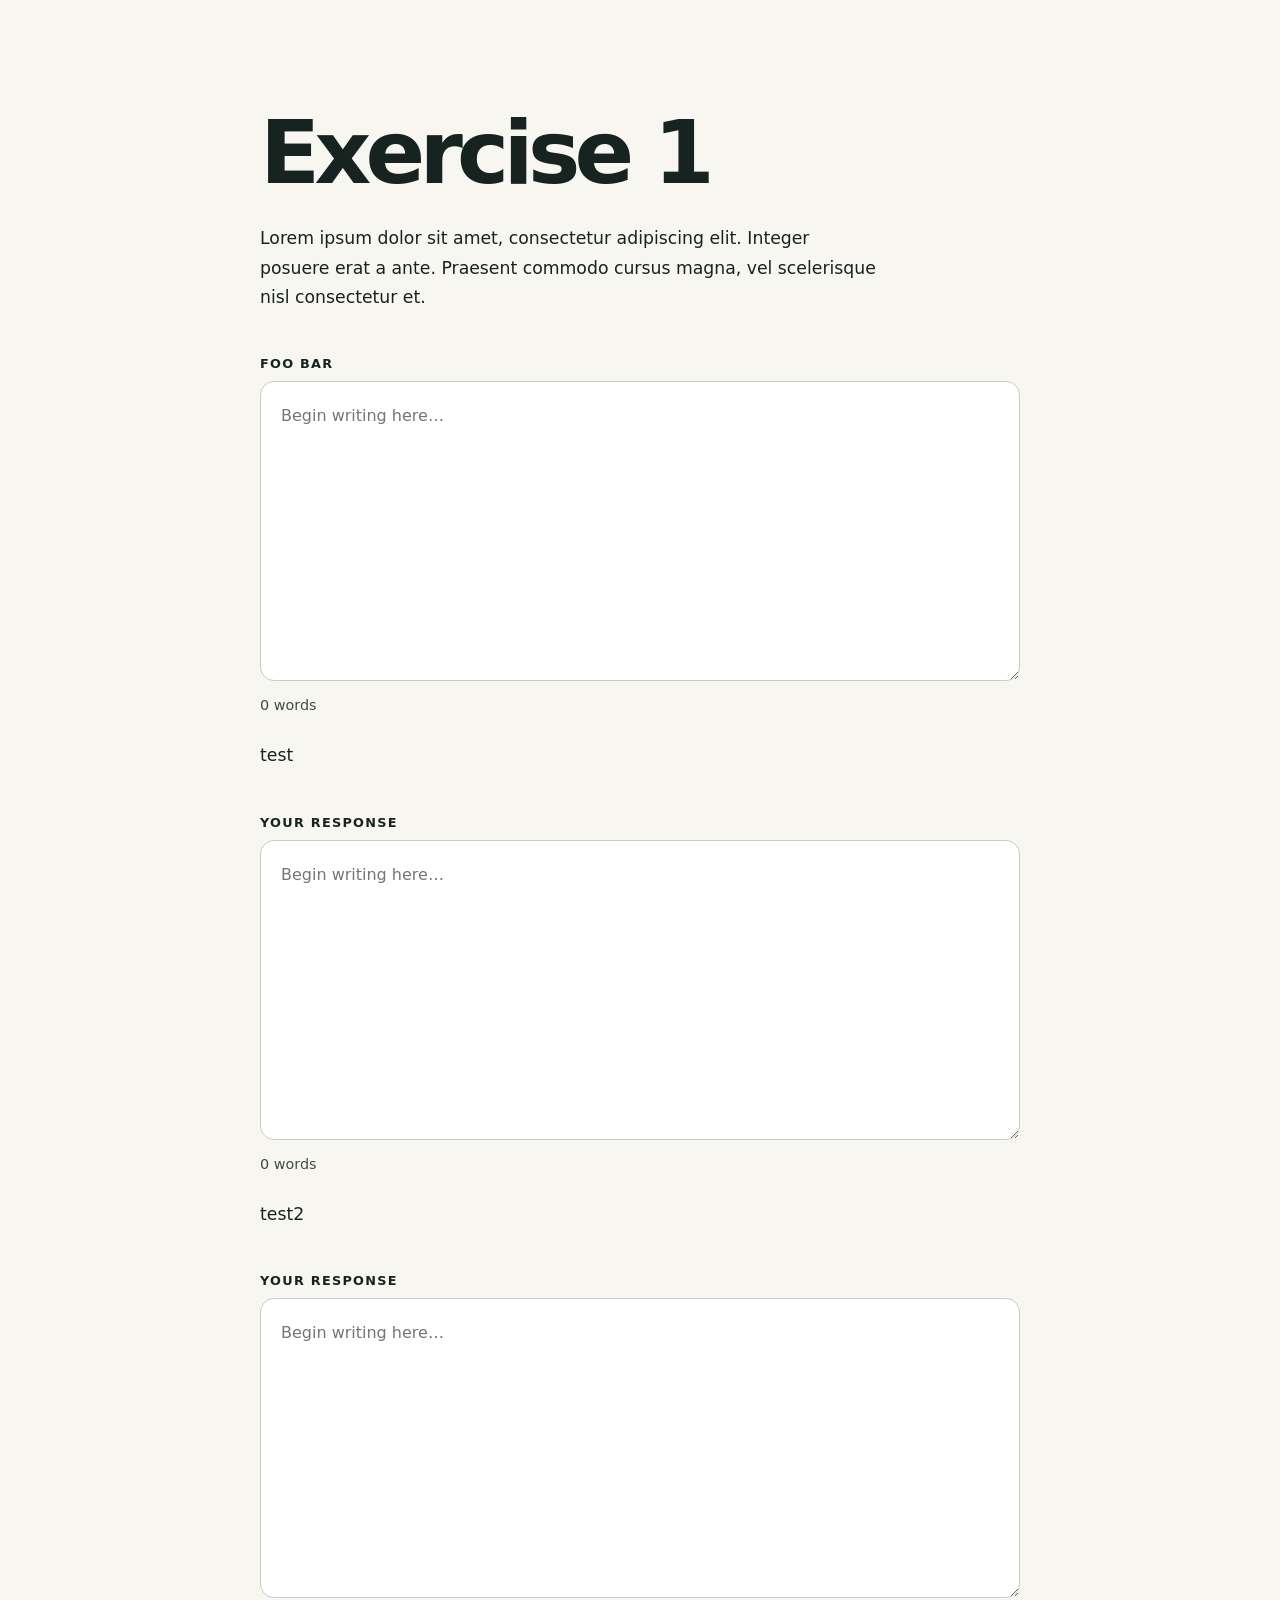
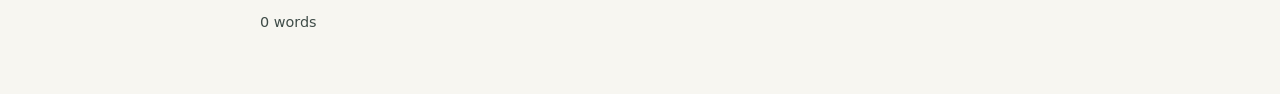
==== exercise-1.html @ 3d3fc960 "Set up markdown exercise site" ====
<!doctype html>
<html lang="en">
<head>
  <meta charset="UTF-8" />
  <meta name="viewport" content="width=device-width, initial-scale=1.0" />
  <title>Exercise 1 · Communication Exercises</title>
  <link rel="stylesheet" href="styles.css" />
</head>
<body>
  <main class="shell">
    <h1>Exercise 1</h1>
<p class="prompt">Lorem ipsum dolor sit amet, consectetur adipiscing elit. Integer posuere erat a ante. Praesent commodo cursus magna, vel scelerisque nisl consectetur et.</p>
<label for="response"> foo bar</label><textarea id="response" data-word-counter placeholder="Begin writing here…"></textarea><p class="counter" aria-live="polite"><span data-count>0</span> words</p>
<p class="prompt">test</p>
<label for="response">Your response</label><textarea id="response" data-word-counter placeholder="Begin writing here…"></textarea><p class="counter" aria-live="polite"><span data-count>0</span> words</p>
<p class="prompt">test2</p>
<label for="response">Your response</label><textarea id="response" data-word-counter placeholder="Begin writing here…"></textarea><p class="counter" aria-live="polite"><span data-count>0</span> words</p>
  </main>
  <script src="script.js"></script>
</body>
</html>
---- styles.css ----
:root { --ink:#172321; --muted:#3f4c48; --paper:#f7f6f1; --accent:#d9efdf; --line:#c5cdc7; }
* { box-sizing:border-box; }
body { margin:0; min-height:100vh; color:var(--ink); background:var(--paper); font-family:Inter, ui-sans-serif, system-ui, -apple-system, BlinkMacSystemFont, "Segoe UI", sans-serif; }
.shell { width:min(100% - 40px, 760px); margin:0 auto; padding:clamp(48px, 10vw, 110px) 0 64px; }
.shell--home { max-width:960px; }
.eyebrow { margin:0 0 20px; color:#4d8760; font-size:.76rem; font-weight:800; letter-spacing:.14em; text-transform:uppercase; }
h1 { max-width:700px; margin:0; font-size:clamp(2.5rem, 7vw, 5.5rem); line-height:.98; letter-spacing:-.065em; }
.intro, .prompt { max-width:620px; color:var(--ink); font-size:1.08rem; line-height:1.7; }
.intro { margin:28px 0 54px; }
.exercise-grid { display:grid; grid-template-columns:repeat(3, 1fr); gap:16px; }
.exercise-card { min-height:190px; padding:24px; display:flex; flex-direction:column; justify-content:space-between; color:var(--ink); background:var(--accent); border-radius:18px; text-decoration:none; transition:transform .2s ease, box-shadow .2s ease; }
.exercise-card:hover, .exercise-card:focus-visible { transform:translateY(-4px); box-shadow:0 12px 28px #b6cdbd66; }
.exercise-card span { font-size:.8rem; font-weight:800; }
.exercise-card strong { font-size:1.3rem; }
.exercise-card small { color:#56705d; }
.back-link { display:inline-block; margin-bottom:64px; color:var(--muted); text-decoration:none; }
.back-link:hover { color:var(--ink); }
.prompt { margin:28px 0 44px; }
label { display:block; margin-bottom:10px; font-size:.8rem; font-weight:800; letter-spacing:.1em; text-transform:uppercase; }
textarea { width:100%; min-height:300px; padding:20px; resize:vertical; color:var(--ink); background:#fff; border:1px solid var(--line); border-radius:14px; outline:none; font:inherit; font-size:1rem; line-height:1.7; }
textarea:focus { border-color:#75a882; box-shadow:0 0 0 4px #d9efdf; }
.counter { margin:12px 0 0; color:var(--muted); font-size:.9rem; }
@media (max-width:640px) { .shell { width:min(100% - 32px, 760px); padding-top:40px; } .exercise-grid { grid-template-columns:1fr; } .exercise-card { min-height:125px; } .back-link { margin-bottom:48px; } }
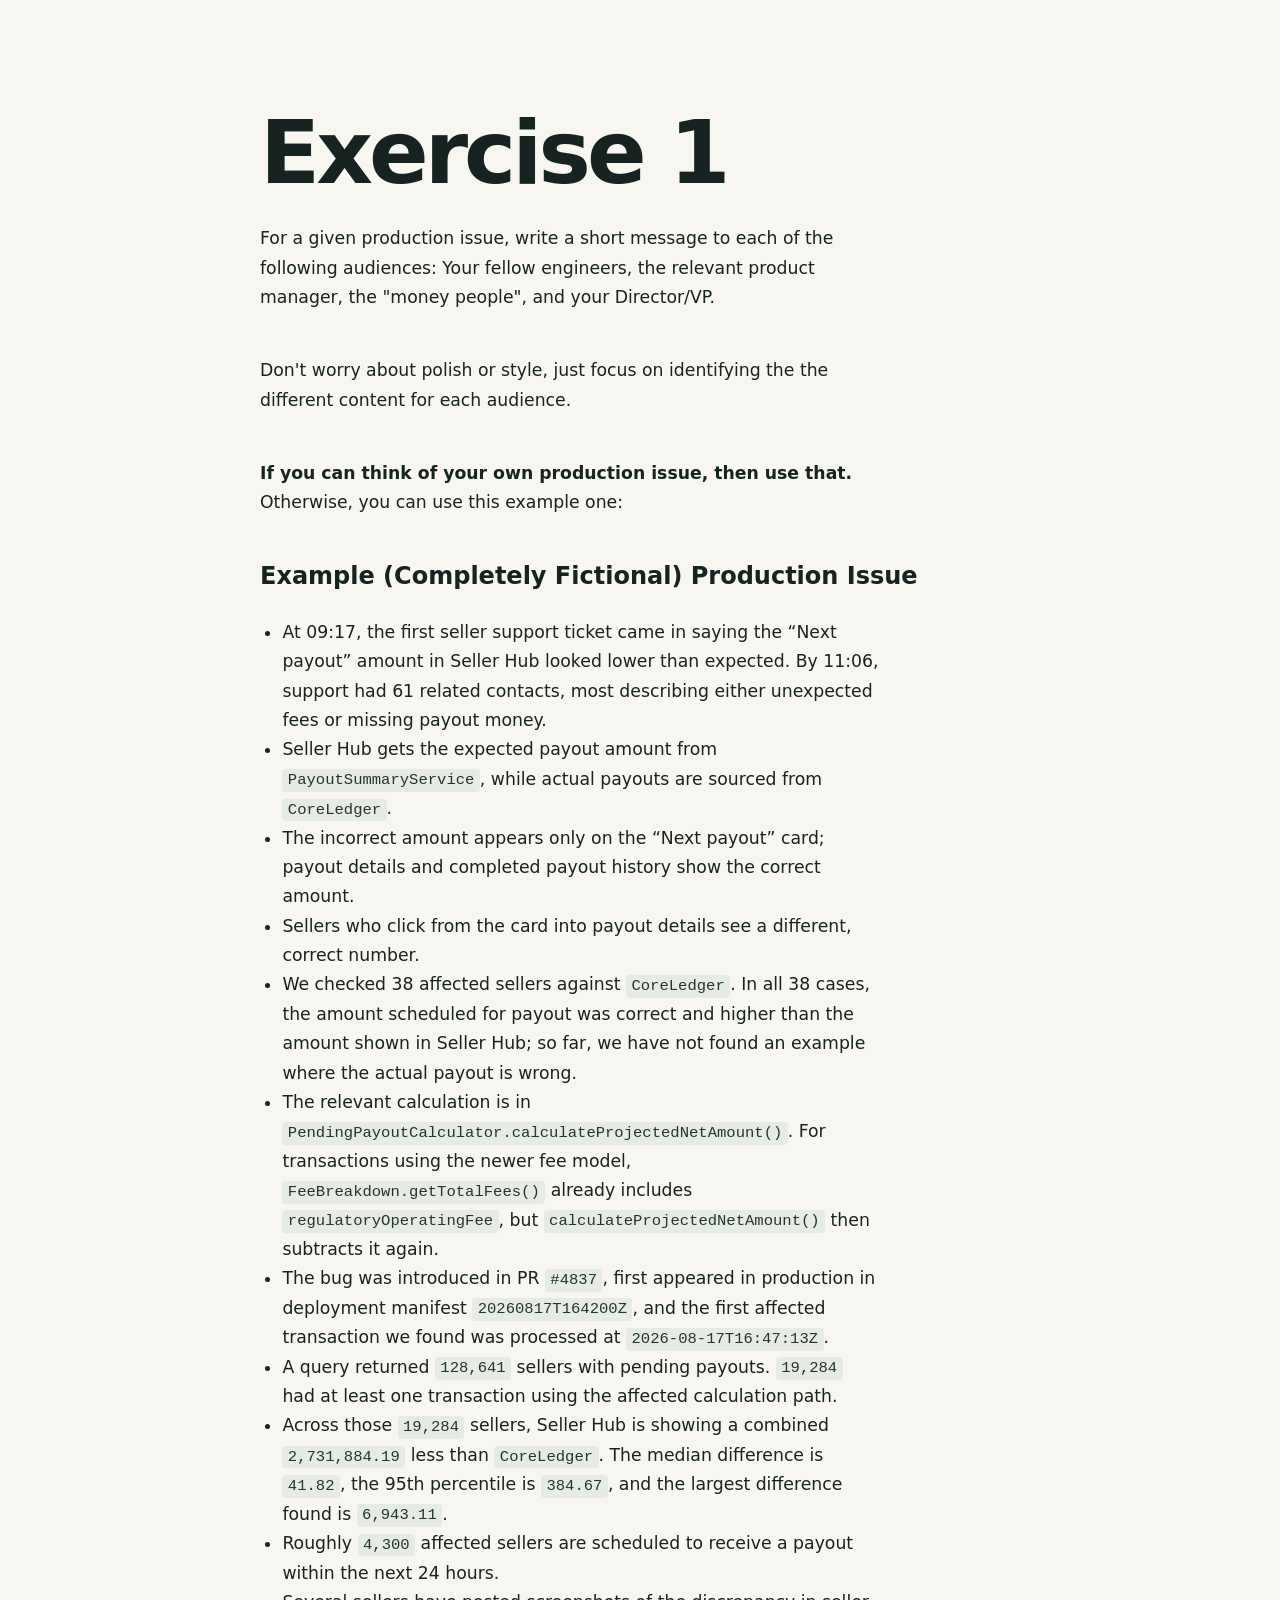
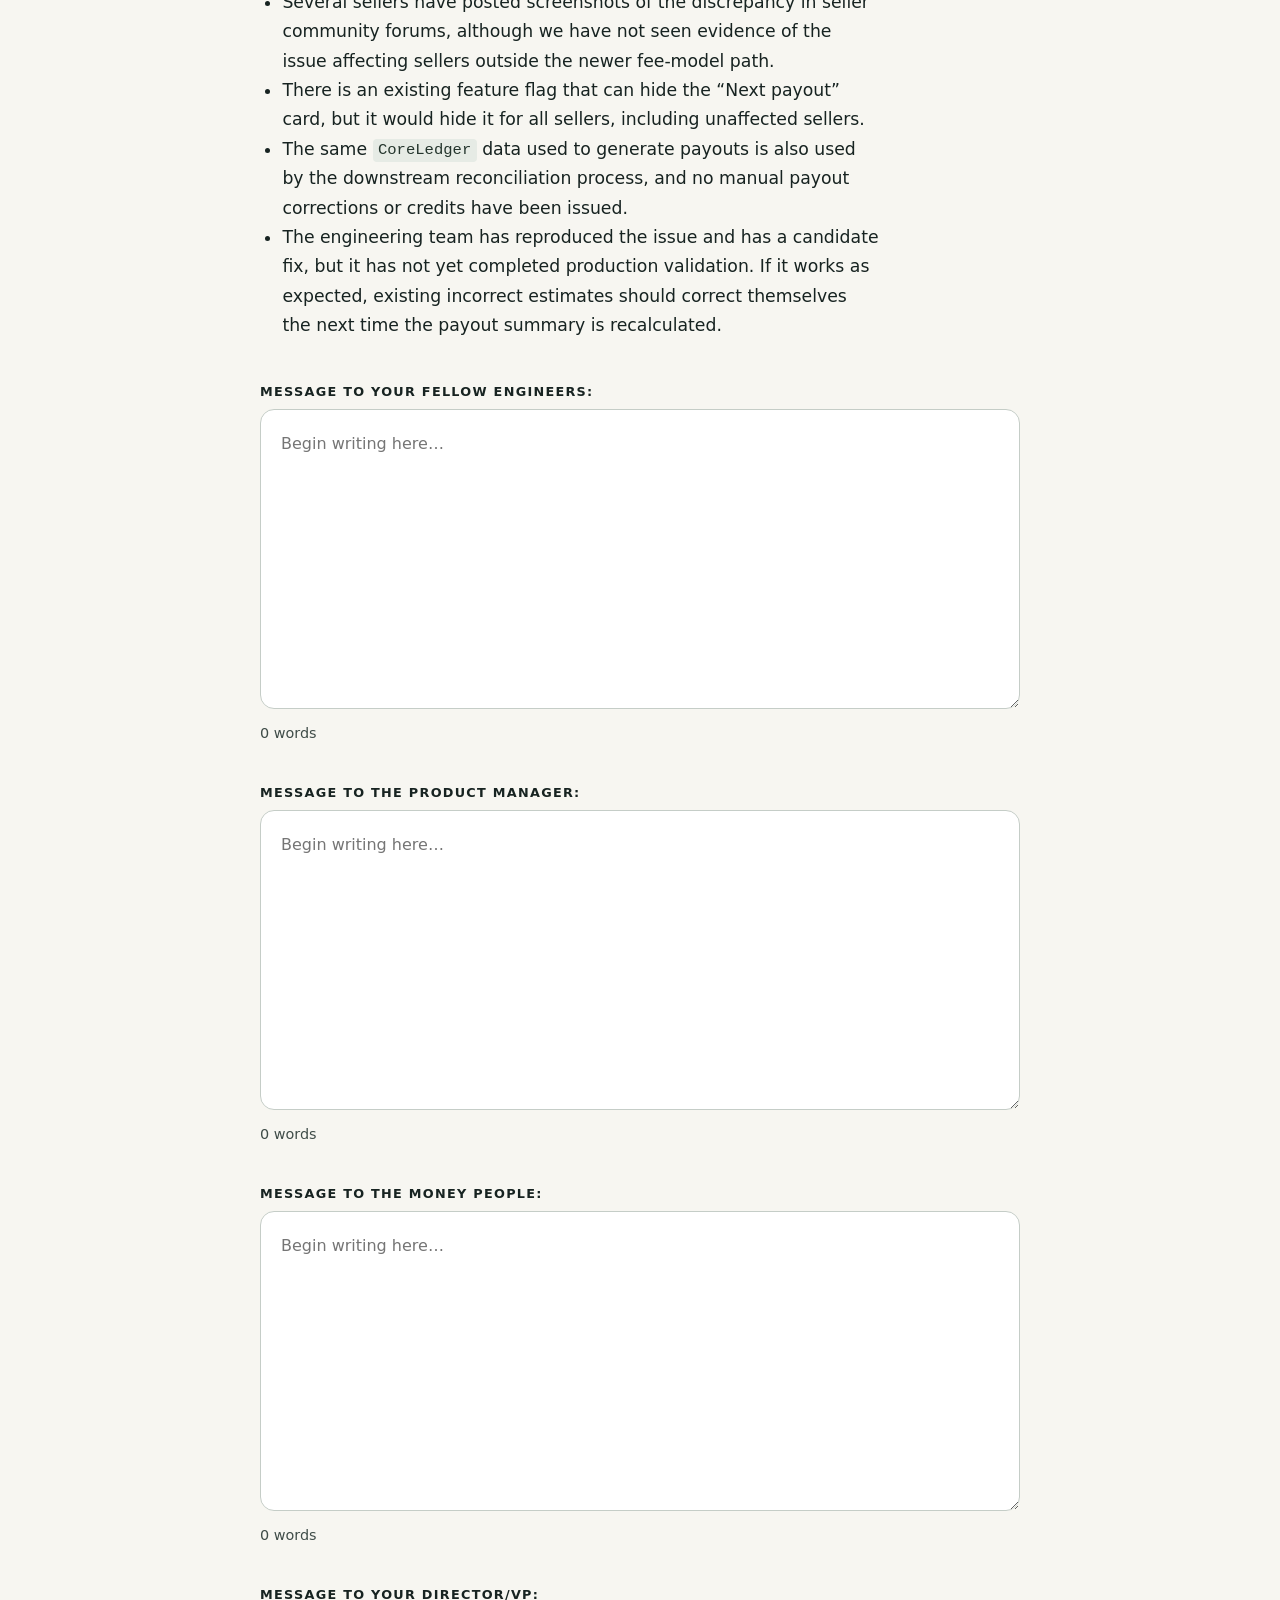
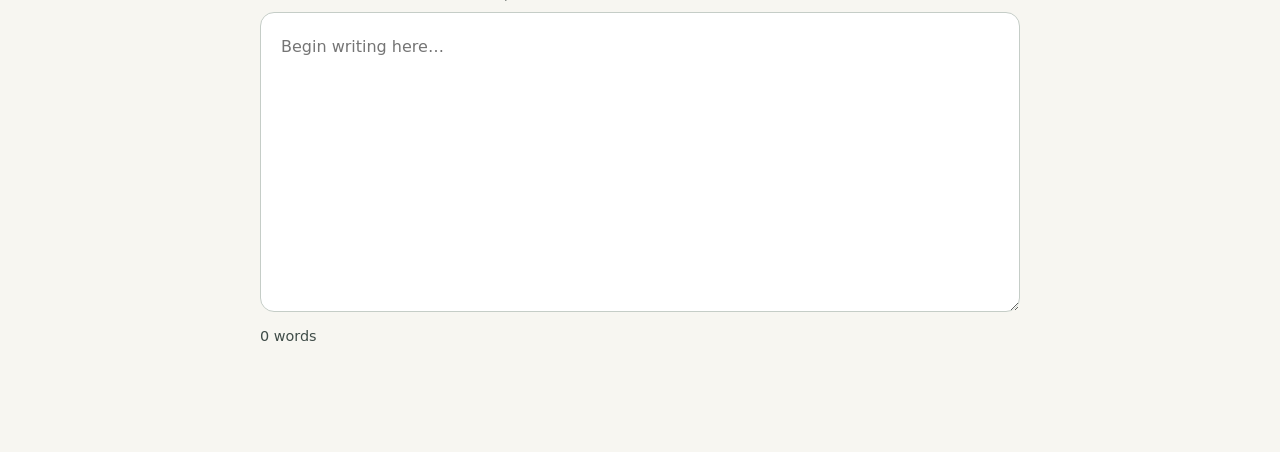
==== commit e88cd5a0: "Configure GitHub Pages publishing" ====
--- a/exercise-1.html
+++ b/exercise-1.html
@@ -9,12 +9,15 @@
 <body>
   <main class="shell">
     <h1>Exercise 1</h1>
-<p class="prompt">Lorem ipsum dolor sit amet, consectetur adipiscing elit. Integer posuere erat a ante. Praesent commodo cursus magna, vel scelerisque nisl consectetur et.</p>
-<label for="response"> foo bar</label><textarea id="response" data-word-counter placeholder="Begin writing here…"></textarea><p class="counter" aria-live="polite"><span data-count>0</span> words</p>
-<p class="prompt">test</p>
-<label for="response">Your response</label><textarea id="response" data-word-counter placeholder="Begin writing here…"></textarea><p class="counter" aria-live="polite"><span data-count>0</span> words</p>
-<p class="prompt">test2</p>
-<label for="response">Your response</label><textarea id="response" data-word-counter placeholder="Begin writing here…"></textarea><p class="counter" aria-live="polite"><span data-count>0</span> words</p>
+<p class="prompt">For a given production issue, write a short message to each of the following audiences: Your fellow engineers, the relevant product manager, the "money people", and your Director/VP.</p>
+<p class="prompt">Don't worry about polish or style, just focus on identifying the the different content for each audience.</p>
+<p class="prompt"><strong>If you can think of your own production issue, then use that.</strong> Otherwise, you can use this example one:</p>
+<h2>Example (Completely Fictional) Production Issue</h2>
+<ul><li>At 09:17, the first seller support ticket came in saying the “Next payout” amount in Seller Hub looked lower than expected. By 11:06, support had 61 related contacts, most describing either unexpected fees or missing payout money.</li><li>Seller Hub gets the expected payout amount from <code>PayoutSummaryService</code>, while actual payouts are sourced from <code>CoreLedger</code>.</li><li>The incorrect amount appears only on the “Next payout” card; payout details and completed payout history show the correct amount.</li><li>Sellers who click from the card into payout details see a different, correct number.</li><li>We checked 38 affected sellers against <code>CoreLedger</code>. In all 38 cases, the amount scheduled for payout was correct and higher than the amount shown in Seller Hub; so far, we have not found an example where the actual payout is wrong.</li><li>The relevant calculation is in <code>PendingPayoutCalculator.calculateProjectedNetAmount()</code>. For transactions using the newer fee model, <code>FeeBreakdown.getTotalFees()</code> already includes <code>regulatoryOperatingFee</code>, but <code>calculateProjectedNetAmount()</code> then subtracts it again.</li><li>The bug was introduced in PR <code>#4837</code>, first appeared in production in deployment manifest <code>20260817T164200Z</code>, and the first affected transaction we found was processed at <code>2026-08-17T16:47:13Z</code>.</li><li>A query returned <code>128,641</code> sellers with pending payouts. <code>19,284</code> had at least one transaction using the affected calculation path.</li><li>Across those <code>19,284</code> sellers, Seller Hub is showing a combined <code>2,731,884.19</code> less than <code>CoreLedger</code>. The median difference is <code>41.82</code>, the 95th percentile is <code>384.67</code>, and the largest difference found is <code>6,943.11</code>.</li><li>Roughly <code>4,300</code> affected sellers are scheduled to receive a payout within the next 24 hours.</li><li>Several sellers have posted screenshots of the discrepancy in seller community forums, although we have not seen evidence of the issue affecting sellers outside the newer fee-model path.</li><li>There is an existing feature flag that can hide the “Next payout” card, but it would hide it for all sellers, including unaffected sellers.</li><li>The same <code>CoreLedger</code> data used to generate payouts is also used by the downstream reconciliation process, and no manual payout corrections or credits have been issued.</li><li>The engineering team has reproduced the issue and has a candidate fix, but it has not yet completed production validation. If it works as expected, existing incorrect estimates should correct themselves the next time the payout summary is recalculated.</li></ul>
+<label for="response"> Message to your fellow engineers:</label><textarea id="response" data-word-counter placeholder="Begin writing here…"></textarea><p class="counter" aria-live="polite"><span data-count>0</span> words</p>
+<label for="response"> Message to the product manager:</label><textarea id="response" data-word-counter placeholder="Begin writing here…"></textarea><p class="counter" aria-live="polite"><span data-count>0</span> words</p>
+<label for="response"> Message to the money people:</label><textarea id="response" data-word-counter placeholder="Begin writing here…"></textarea><p class="counter" aria-live="polite"><span data-count>0</span> words</p>
+<label for="response"> Message to your director/VP:</label><textarea id="response" data-word-counter placeholder="Begin writing here…"></textarea><p class="counter" aria-live="polite"><span data-count>0</span> words</p>
   </main>
   <script src="script.js"></script>
 </body>
--- a/styles.css
+++ b/styles.css
@@ -3,12 +3,13 @@
 body { margin:0; min-height:100vh; color:var(--ink); background:var(--paper); font-family:Inter, ui-sans-serif, system-ui, -apple-system, BlinkMacSystemFont, "Segoe UI", sans-serif; }
 .shell { width:min(100% - 40px, 760px); margin:0 auto; padding:clamp(48px, 10vw, 110px) 0 64px; }
 .shell--home { max-width:960px; }
+.shell--home h1 { margin-bottom:44px; }
 .eyebrow { margin:0 0 20px; color:#4d8760; font-size:.76rem; font-weight:800; letter-spacing:.14em; text-transform:uppercase; }
-h1 { max-width:700px; margin:0; font-size:clamp(2.5rem, 7vw, 5.5rem); line-height:.98; letter-spacing:-.065em; }
+h1 { max-width:700px; margin:0; font-size:clamp(2.5rem, 7vw, 5.5rem); line-height:.98; letter-spacing:-.045em; }
 .intro, .prompt { max-width:620px; color:var(--ink); font-size:1.08rem; line-height:1.7; }
 .intro { margin:28px 0 54px; }
 .exercise-grid { display:grid; grid-template-columns:repeat(3, 1fr); gap:16px; }
-.exercise-card { min-height:190px; padding:24px; display:flex; flex-direction:column; justify-content:space-between; color:var(--ink); background:var(--accent); border-radius:18px; text-decoration:none; transition:transform .2s ease, box-shadow .2s ease; }
+.exercise-card { min-height:128px; padding:24px; display:flex; flex-direction:column; justify-content:flex-start; gap:28px; color:var(--ink); background:var(--accent); border-radius:18px; text-decoration:none; transition:transform .2s ease, box-shadow .2s ease; }
 .exercise-card:hover, .exercise-card:focus-visible { transform:translateY(-4px); box-shadow:0 12px 28px #b6cdbd66; }
 .exercise-card span { font-size:.8rem; font-weight:800; }
 .exercise-card strong { font-size:1.3rem; }
@@ -16,8 +17,10 @@
 .back-link { display:inline-block; margin-bottom:64px; color:var(--muted); text-decoration:none; }
 .back-link:hover { color:var(--ink); }
 .prompt { margin:28px 0 44px; }
+ul { max-width:620px; margin:28px 0 44px; padding-left:1.4rem; color:var(--ink); font-size:1.08rem; line-height:1.7; }
+code { padding:.15em .35em; color:#24352d; background:#e6ebe5; border-radius:4px; font-family:ui-monospace, SFMono-Regular, Menlo, Monaco, Consolas, monospace; font-size:.9em; }
 label { display:block; margin-bottom:10px; font-size:.8rem; font-weight:800; letter-spacing:.1em; text-transform:uppercase; }
 textarea { width:100%; min-height:300px; padding:20px; resize:vertical; color:var(--ink); background:#fff; border:1px solid var(--line); border-radius:14px; outline:none; font:inherit; font-size:1rem; line-height:1.7; }
 textarea:focus { border-color:#75a882; box-shadow:0 0 0 4px #d9efdf; }
-.counter { margin:12px 0 0; color:var(--muted); font-size:.9rem; }
-@media (max-width:640px) { .shell { width:min(100% - 32px, 760px); padding-top:40px; } .exercise-grid { grid-template-columns:1fr; } .exercise-card { min-height:125px; } .back-link { margin-bottom:48px; } }
+.counter { margin:12px 0 44px; color:var(--muted); font-size:.9rem; }
+@media (max-width:640px) { .shell { width:min(100% - 32px, 760px); padding-top:40px; } .exercise-grid { grid-template-columns:1fr; } .exercise-card { min-height:112px; gap:22px; } .back-link { margin-bottom:48px; } }
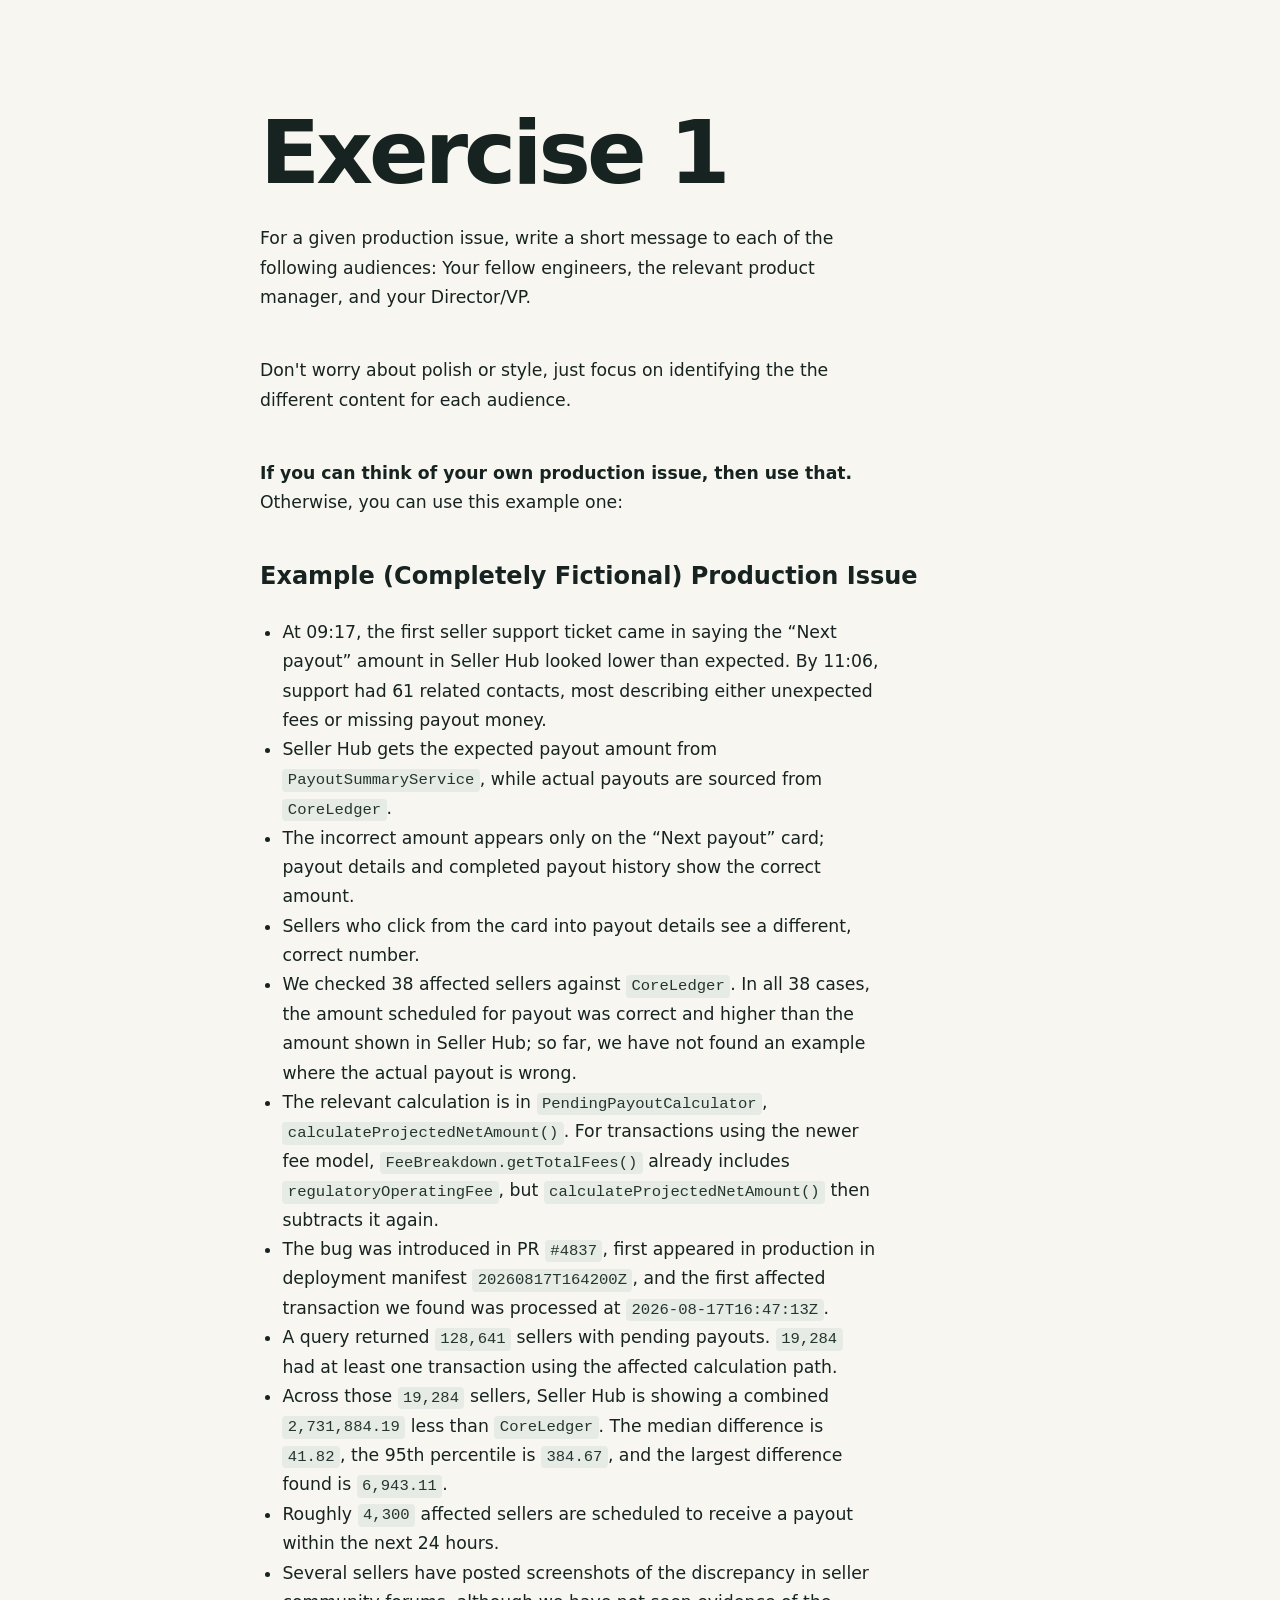
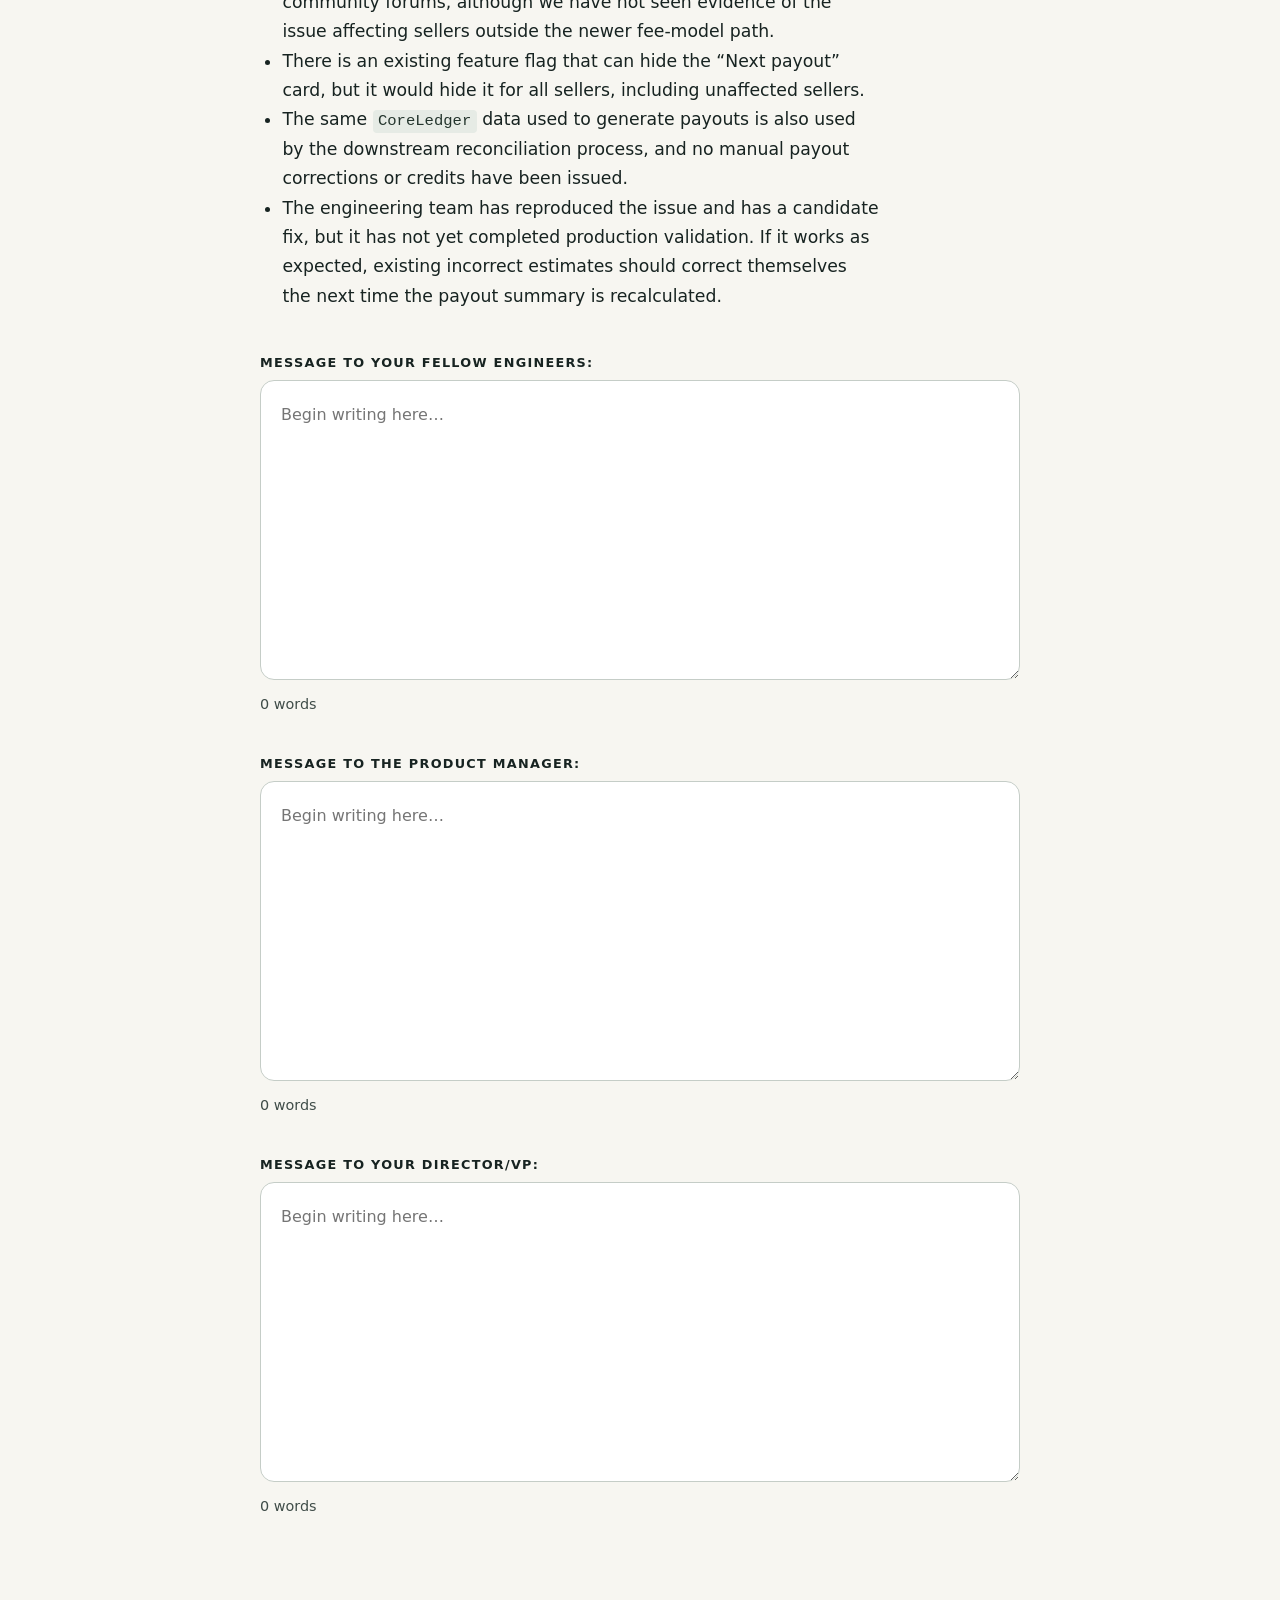
==== commit 8ff42927: "Update exercise content" ====
--- a/exercise-1.html
+++ b/exercise-1.html
@@ -9,14 +9,13 @@
 <body>
   <main class="shell">
     <h1>Exercise 1</h1>
-<p class="prompt">For a given production issue, write a short message to each of the following audiences: Your fellow engineers, the relevant product manager, the "money people", and your Director/VP.</p>
+<p class="prompt">For a given production issue, write a short message to each of the following audiences: Your fellow engineers, the relevant product manager, and your Director/VP.</p>
 <p class="prompt">Don't worry about polish or style, just focus on identifying the the different content for each audience.</p>
 <p class="prompt"><strong>If you can think of your own production issue, then use that.</strong> Otherwise, you can use this example one:</p>
 <h2>Example (Completely Fictional) Production Issue</h2>
-<ul><li>At 09:17, the first seller support ticket came in saying the “Next payout” amount in Seller Hub looked lower than expected. By 11:06, support had 61 related contacts, most describing either unexpected fees or missing payout money.</li><li>Seller Hub gets the expected payout amount from <code>PayoutSummaryService</code>, while actual payouts are sourced from <code>CoreLedger</code>.</li><li>The incorrect amount appears only on the “Next payout” card; payout details and completed payout history show the correct amount.</li><li>Sellers who click from the card into payout details see a different, correct number.</li><li>We checked 38 affected sellers against <code>CoreLedger</code>. In all 38 cases, the amount scheduled for payout was correct and higher than the amount shown in Seller Hub; so far, we have not found an example where the actual payout is wrong.</li><li>The relevant calculation is in <code>PendingPayoutCalculator.calculateProjectedNetAmount()</code>. For transactions using the newer fee model, <code>FeeBreakdown.getTotalFees()</code> already includes <code>regulatoryOperatingFee</code>, but <code>calculateProjectedNetAmount()</code> then subtracts it again.</li><li>The bug was introduced in PR <code>#4837</code>, first appeared in production in deployment manifest <code>20260817T164200Z</code>, and the first affected transaction we found was processed at <code>2026-08-17T16:47:13Z</code>.</li><li>A query returned <code>128,641</code> sellers with pending payouts. <code>19,284</code> had at least one transaction using the affected calculation path.</li><li>Across those <code>19,284</code> sellers, Seller Hub is showing a combined <code>2,731,884.19</code> less than <code>CoreLedger</code>. The median difference is <code>41.82</code>, the 95th percentile is <code>384.67</code>, and the largest difference found is <code>6,943.11</code>.</li><li>Roughly <code>4,300</code> affected sellers are scheduled to receive a payout within the next 24 hours.</li><li>Several sellers have posted screenshots of the discrepancy in seller community forums, although we have not seen evidence of the issue affecting sellers outside the newer fee-model path.</li><li>There is an existing feature flag that can hide the “Next payout” card, but it would hide it for all sellers, including unaffected sellers.</li><li>The same <code>CoreLedger</code> data used to generate payouts is also used by the downstream reconciliation process, and no manual payout corrections or credits have been issued.</li><li>The engineering team has reproduced the issue and has a candidate fix, but it has not yet completed production validation. If it works as expected, existing incorrect estimates should correct themselves the next time the payout summary is recalculated.</li></ul>
+<ul><li>At 09:17, the first seller support ticket came in saying the “Next payout” amount in Seller Hub looked lower than expected. By 11:06, support had 61 related contacts, most describing either unexpected fees or missing payout money.</li><li>Seller Hub gets the expected payout amount from <code>PayoutSummaryService</code>, while actual payouts are sourced from <code>CoreLedger</code>.</li><li>The incorrect amount appears only on the “Next payout” card; payout details and completed payout history show the correct amount.</li><li>Sellers who click from the card into payout details see a different, correct number.</li><li>We checked 38 affected sellers against <code>CoreLedger</code>. In all 38 cases, the amount scheduled for payout was correct and higher than the amount shown in Seller Hub; so far, we have not found an example where the actual payout is wrong.</li><li>The relevant calculation is in <code>PendingPayoutCalculator</code>, <code>calculateProjectedNetAmount()</code>. For transactions using the newer fee model, <code>FeeBreakdown.getTotalFees()</code> already includes <code>regulatoryOperatingFee</code>, but <code>calculateProjectedNetAmount()</code> then subtracts it again.</li><li>The bug was introduced in PR <code>#4837</code>, first appeared in production in deployment manifest <code>20260817T164200Z</code>, and the first affected transaction we found was processed at <code>2026-08-17T16:47:13Z</code>.</li><li>A query returned <code>128,641</code> sellers with pending payouts. <code>19,284</code> had at least one transaction using the affected calculation path.</li><li>Across those <code>19,284</code> sellers, Seller Hub is showing a combined <code>2,731,884.19</code> less than <code>CoreLedger</code>. The median difference is <code>41.82</code>, the 95th percentile is <code>384.67</code>, and the largest difference found is <code>6,943.11</code>.</li><li>Roughly <code>4,300</code> affected sellers are scheduled to receive a payout within the next 24 hours.</li><li>Several sellers have posted screenshots of the discrepancy in seller community forums, although we have not seen evidence of the issue affecting sellers outside the newer fee-model path.</li><li>There is an existing feature flag that can hide the “Next payout” card, but it would hide it for all sellers, including unaffected sellers.</li><li>The same <code>CoreLedger</code> data used to generate payouts is also used by the downstream reconciliation process, and no manual payout corrections or credits have been issued.</li><li>The engineering team has reproduced the issue and has a candidate fix, but it has not yet completed production validation. If it works as expected, existing incorrect estimates should correct themselves the next time the payout summary is recalculated.</li></ul>
 <label for="response"> Message to your fellow engineers:</label><textarea id="response" data-word-counter placeholder="Begin writing here…"></textarea><p class="counter" aria-live="polite"><span data-count>0</span> words</p>
 <label for="response"> Message to the product manager:</label><textarea id="response" data-word-counter placeholder="Begin writing here…"></textarea><p class="counter" aria-live="polite"><span data-count>0</span> words</p>
-<label for="response"> Message to the money people:</label><textarea id="response" data-word-counter placeholder="Begin writing here…"></textarea><p class="counter" aria-live="polite"><span data-count>0</span> words</p>
 <label for="response"> Message to your director/VP:</label><textarea id="response" data-word-counter placeholder="Begin writing here…"></textarea><p class="counter" aria-live="polite"><span data-count>0</span> words</p>
   </main>
   <script src="script.js"></script>
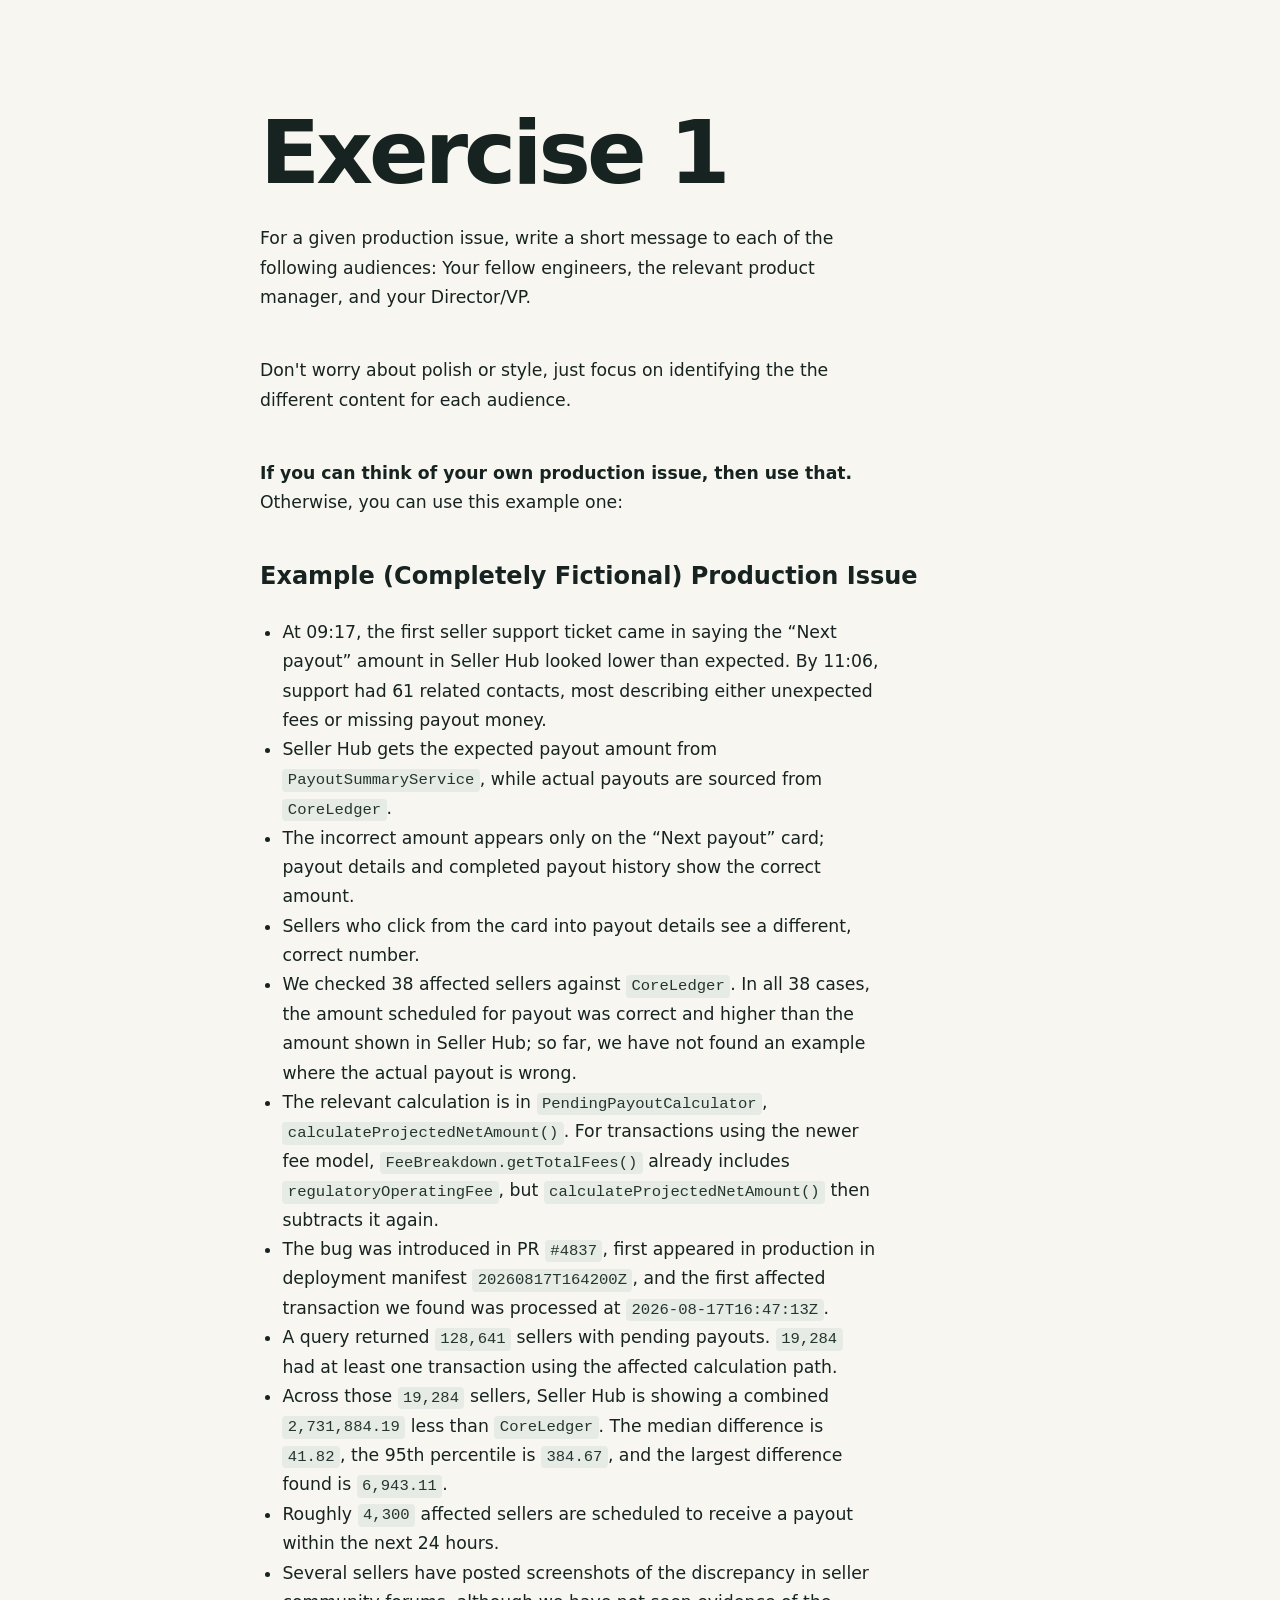
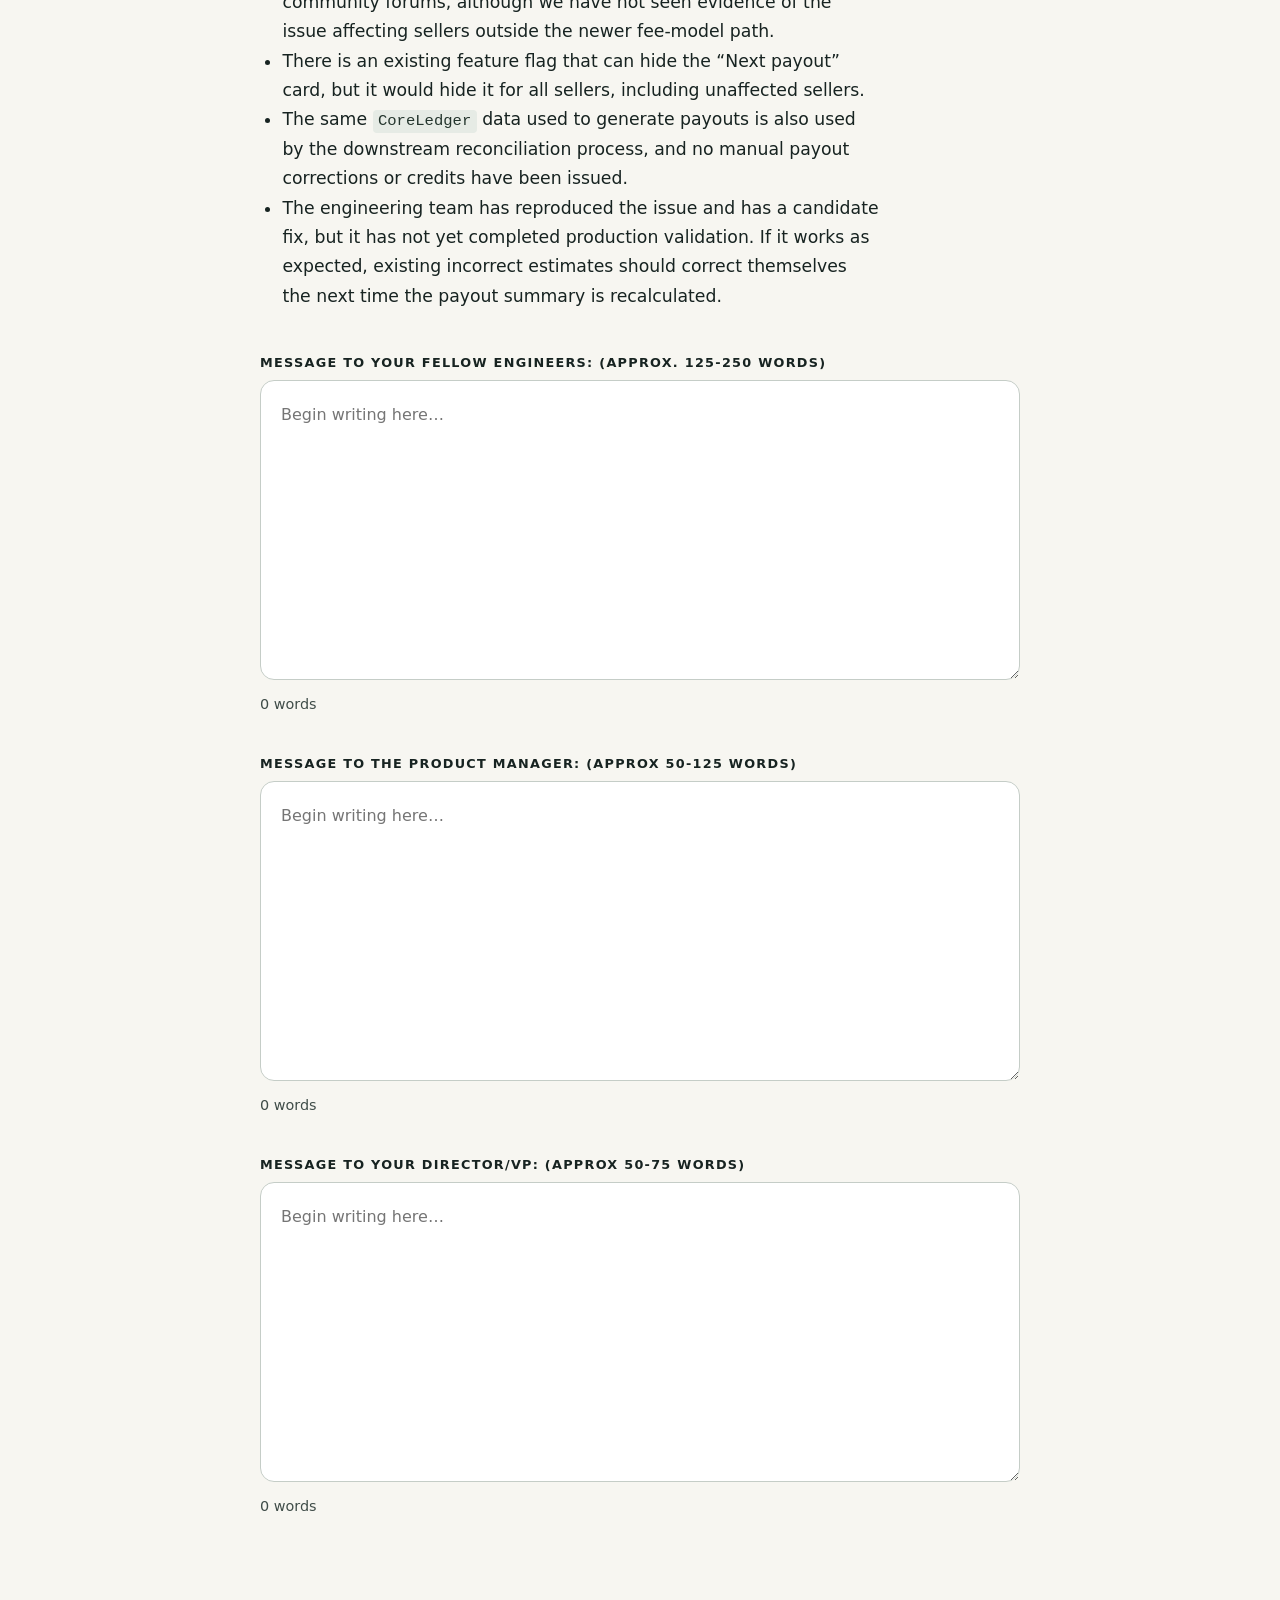
==== commit d9cc54a6: "Update exercises" ====
--- a/exercise-1.html
+++ b/exercise-1.html
@@ -14,9 +14,9 @@
 <p class="prompt"><strong>If you can think of your own production issue, then use that.</strong> Otherwise, you can use this example one:</p>
 <h2>Example (Completely Fictional) Production Issue</h2>
 <ul><li>At 09:17, the first seller support ticket came in saying the “Next payout” amount in Seller Hub looked lower than expected. By 11:06, support had 61 related contacts, most describing either unexpected fees or missing payout money.</li><li>Seller Hub gets the expected payout amount from <code>PayoutSummaryService</code>, while actual payouts are sourced from <code>CoreLedger</code>.</li><li>The incorrect amount appears only on the “Next payout” card; payout details and completed payout history show the correct amount.</li><li>Sellers who click from the card into payout details see a different, correct number.</li><li>We checked 38 affected sellers against <code>CoreLedger</code>. In all 38 cases, the amount scheduled for payout was correct and higher than the amount shown in Seller Hub; so far, we have not found an example where the actual payout is wrong.</li><li>The relevant calculation is in <code>PendingPayoutCalculator</code>, <code>calculateProjectedNetAmount()</code>. For transactions using the newer fee model, <code>FeeBreakdown.getTotalFees()</code> already includes <code>regulatoryOperatingFee</code>, but <code>calculateProjectedNetAmount()</code> then subtracts it again.</li><li>The bug was introduced in PR <code>#4837</code>, first appeared in production in deployment manifest <code>20260817T164200Z</code>, and the first affected transaction we found was processed at <code>2026-08-17T16:47:13Z</code>.</li><li>A query returned <code>128,641</code> sellers with pending payouts. <code>19,284</code> had at least one transaction using the affected calculation path.</li><li>Across those <code>19,284</code> sellers, Seller Hub is showing a combined <code>2,731,884.19</code> less than <code>CoreLedger</code>. The median difference is <code>41.82</code>, the 95th percentile is <code>384.67</code>, and the largest difference found is <code>6,943.11</code>.</li><li>Roughly <code>4,300</code> affected sellers are scheduled to receive a payout within the next 24 hours.</li><li>Several sellers have posted screenshots of the discrepancy in seller community forums, although we have not seen evidence of the issue affecting sellers outside the newer fee-model path.</li><li>There is an existing feature flag that can hide the “Next payout” card, but it would hide it for all sellers, including unaffected sellers.</li><li>The same <code>CoreLedger</code> data used to generate payouts is also used by the downstream reconciliation process, and no manual payout corrections or credits have been issued.</li><li>The engineering team has reproduced the issue and has a candidate fix, but it has not yet completed production validation. If it works as expected, existing incorrect estimates should correct themselves the next time the payout summary is recalculated.</li></ul>
-<label for="response"> Message to your fellow engineers:</label><textarea id="response" data-word-counter placeholder="Begin writing here…"></textarea><p class="counter" aria-live="polite"><span data-count>0</span> words</p>
-<label for="response"> Message to the product manager:</label><textarea id="response" data-word-counter placeholder="Begin writing here…"></textarea><p class="counter" aria-live="polite"><span data-count>0</span> words</p>
-<label for="response"> Message to your director/VP:</label><textarea id="response" data-word-counter placeholder="Begin writing here…"></textarea><p class="counter" aria-live="polite"><span data-count>0</span> words</p>
+<label for="response"> Message to your fellow engineers: (approx. 125-250 words)</label><textarea id="response" data-word-counter placeholder="Begin writing here…"></textarea><p class="counter" aria-live="polite"><span data-count>0</span> words</p>
+<label for="response"> Message to the product manager: (approx 50-125 words)</label><textarea id="response" data-word-counter placeholder="Begin writing here…"></textarea><p class="counter" aria-live="polite"><span data-count>0</span> words</p>
+<label for="response"> Message to your director/VP: (approx 50-75 words)</label><textarea id="response" data-word-counter placeholder="Begin writing here…"></textarea><p class="counter" aria-live="polite"><span data-count>0</span> words</p>
   </main>
   <script src="script.js"></script>
 </body>
